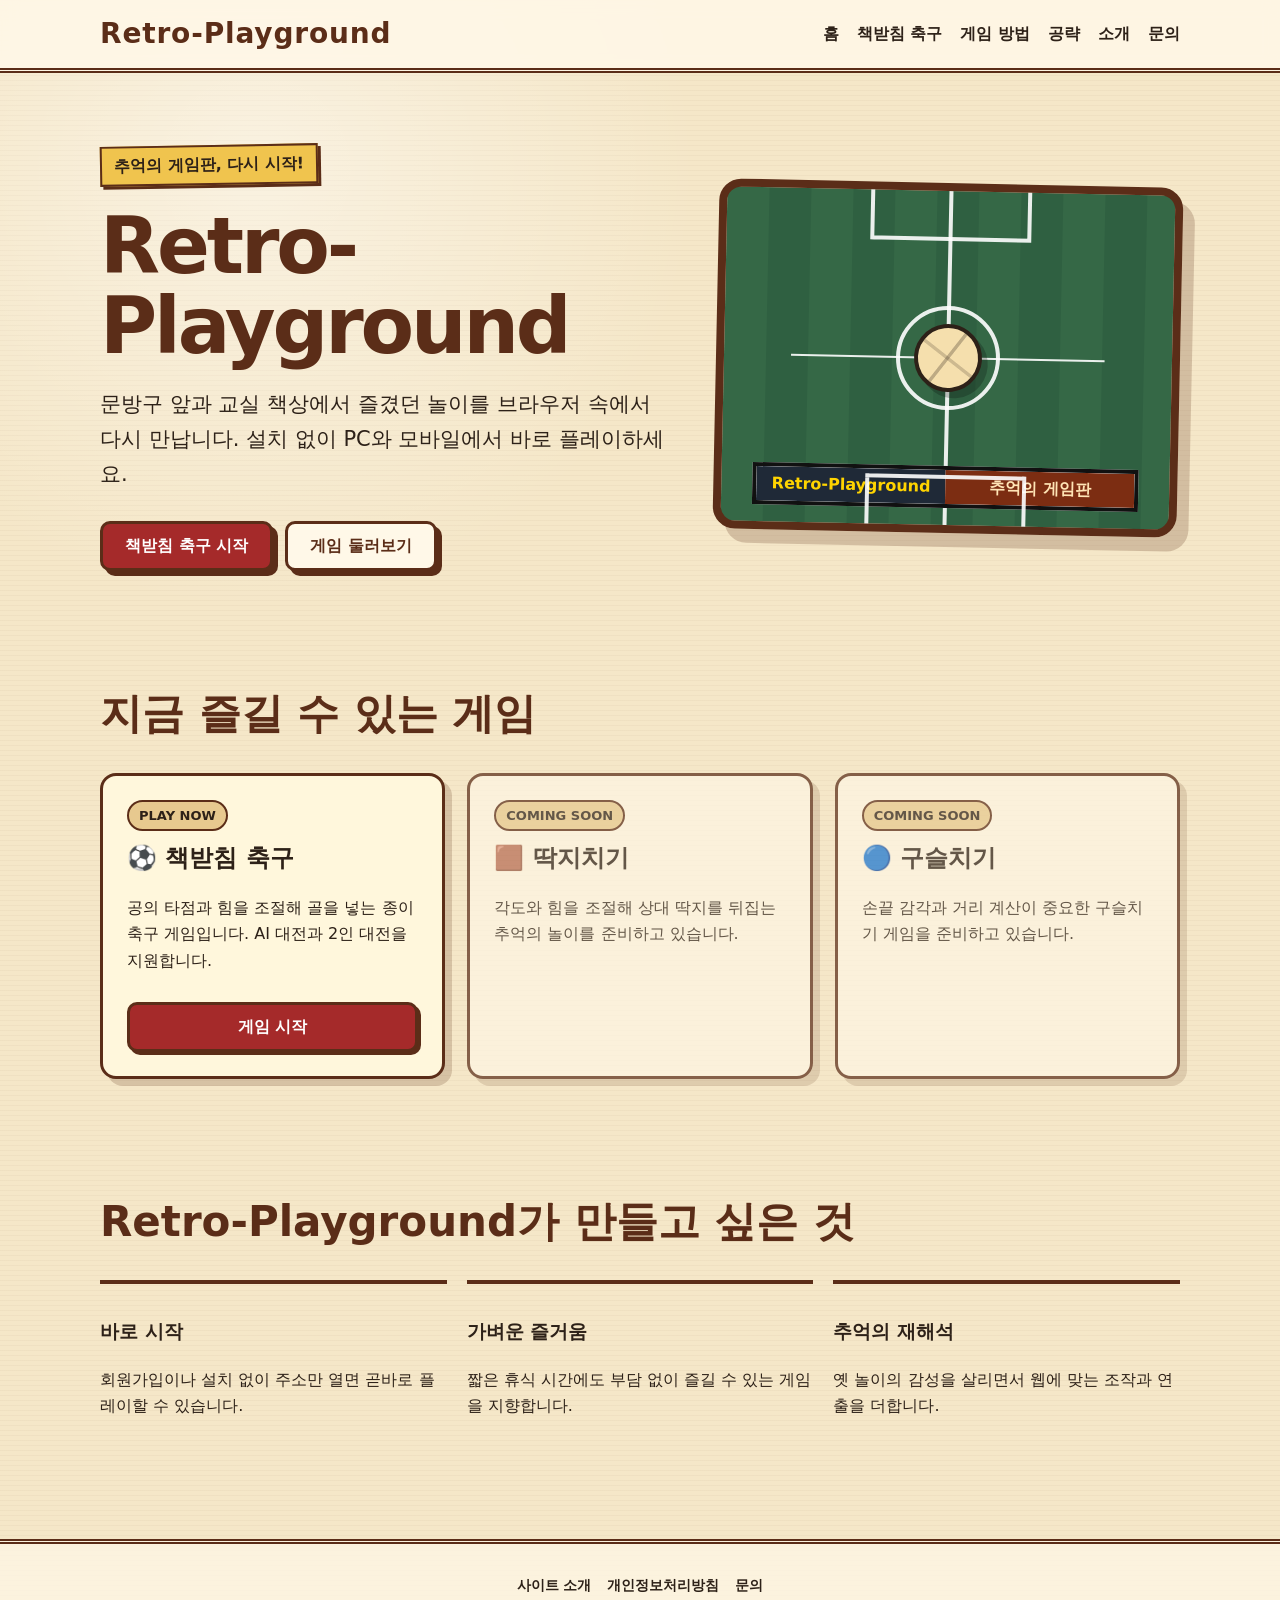
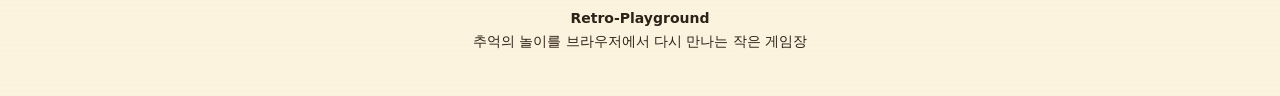
==== index.html @ 41a80d93 "GA4 방문 분석과 게임 이벤트 추가" ====
<!DOCTYPE html>
<html lang="ko">
<head>
  <meta charset="utf-8">
  <meta name="viewport" content="width=device-width, initial-scale=1">
  <title>Retro-Playground | 추억의 게임을 웹에서</title>
  <meta name="description" content="책받침 축구를 시작으로 딱지치기, 구슬치기 등 추억의 놀이를 웹게임으로 다시 만나는 Retro-Playground입니다.">
  <meta name="theme-color" content="#5b2d18">
  <link rel="canonical" href="https://retro-playground.com/">
  <style>
    :root{
      --paper:#f5e7c8;
      --paper-deep:#e7c98f;
      --ink:#2d2118;
      --brown:#5b2d18;
      --red:#a52a2a;
      --green:#315b3d;
      --yellow:#f0c44e;
      --cream:#fff8e8;
      --shadow:rgba(45,33,24,.22);
    }
    *{box-sizing:border-box}
    html{scroll-behavior:smooth}
    body{
      margin:0;
      color:var(--ink);
      background:
        radial-gradient(circle at 20% 10%, rgba(255,255,255,.45), transparent 24%),
        repeating-linear-gradient(0deg, rgba(91,45,24,.035) 0 1px, transparent 1px 5px),
        var(--paper);
      font-family:"Malgun Gothic","Apple SD Gothic Neo",system-ui,sans-serif;
      line-height:1.65;
    }
    a{color:inherit}
    .site-header{
      border-bottom:5px double var(--brown);
      background:rgba(255,248,232,.88);
      backdrop-filter:blur(8px);
      position:sticky;
      top:0;
      z-index:10;
    }
    .nav{
      width:min(1080px, calc(100% - 32px));
      margin:auto;
      min-height:68px;
      display:flex;
      align-items:center;
      justify-content:space-between;
      gap:18px;
    }
    .brand{
      text-decoration:none;
      font-weight:900;
      letter-spacing:.03em;
      color:var(--brown);
      font-size:clamp(20px,4vw,28px);
    }
    .nav-links{display:flex;gap:18px;align-items:center}
    .nav-links a{text-decoration:none;font-weight:700}
    .nav-links a:hover{text-decoration:underline}
    main{width:min(1080px, calc(100% - 32px));margin:auto}
    .hero{
      min-height:520px;
      display:grid;
      grid-template-columns:1.1fr .9fr;
      align-items:center;
      gap:48px;
      padding:72px 0 54px;
    }
    .eyebrow{
      display:inline-block;
      border:2px solid var(--brown);
      background:var(--yellow);
      padding:5px 12px;
      font-weight:900;
      transform:rotate(-1deg);
      box-shadow:3px 3px 0 var(--brown);
    }
    h1{
      margin:22px 0 18px;
      color:var(--brown);
      font-size:clamp(42px,8vw,78px);
      line-height:1.02;
      letter-spacing:-.04em;
    }
    .hero p{font-size:clamp(17px,2.3vw,21px);max-width:680px}
    .actions{display:flex;flex-wrap:wrap;gap:12px;margin-top:30px}
    .button{
      display:inline-flex;
      align-items:center;
      justify-content:center;
      min-height:50px;
      padding:0 22px;
      border:3px solid var(--brown);
      border-radius:10px;
      background:var(--red);
      color:#fff;
      text-decoration:none;
      font-weight:900;
      box-shadow:5px 5px 0 var(--brown);
      transition:.15s ease;
    }
    .button:hover{transform:translate(2px,2px);box-shadow:3px 3px 0 var(--brown)}
    .button.secondary{background:var(--cream);color:var(--brown)}
    .board-illustration{
      min-height:350px;
      border:8px solid var(--brown);
      border-radius:22px;
      position:relative;
      overflow:hidden;
      background:
        linear-gradient(90deg, transparent 49.5%, rgba(255,255,255,.9) 49.5% 50.5%, transparent 50.5%),
        linear-gradient(rgba(255,255,255,.9),rgba(255,255,255,.9)) center/70% 2px no-repeat,
        repeating-linear-gradient(90deg,#356846 0 42px,#2f6041 42px 84px);
      box-shadow:12px 14px 0 rgba(91,45,24,.22);
      transform:rotate(1.2deg);
    }
    .board-illustration:before,
    .board-illustration:after{
      content:"";
      position:absolute;
      left:50%;
      width:34%;
      height:15%;
      transform:translateX(-50%);
      border:4px solid rgba(255,255,255,.9);
    }
    .board-illustration:before{top:-4px;border-top:0}
    .board-illustration:after{bottom:-4px;border-bottom:0}
    .center-circle{
      position:absolute;
      inset:50% auto auto 50%;
      width:104px;height:104px;
      border:4px solid rgba(255,255,255,.9);
      border-radius:50%;
      transform:translate(-50%,-50%);
    }
    .paper-ball{
      position:absolute;
      width:68px;height:68px;
      left:50%;top:50%;
      transform:translate(-50%,-50%) rotate(-8deg);
      border-radius:50%;
      border:4px solid var(--ink);
      background:
        linear-gradient(135deg,transparent 47%,rgba(45,33,24,.28) 48% 51%,transparent 52%),
        linear-gradient(45deg,transparent 47%,rgba(45,33,24,.2) 48% 51%,transparent 52%),
        #f5dfad;
      box-shadow:5px 7px 0 rgba(0,0,0,.22);
    }
    .ad-board{
      position:absolute;
      left:7%;right:7%;bottom:5%;
      height:42px;
      border:4px solid #111;
      display:grid;
      grid-template-columns:1fr 1fr;
      background:#fff;
      color:#fff;
      font-weight:900;
      overflow:hidden;
    }
    .ad-board span{display:flex;align-items:center;justify-content:center;text-align:center;padding:3px}
    .ad-board span:first-child{background:#1f2937;color:#ffd400}
    .ad-board span:last-child{background:#7c2d12;color:#ffe4b5}
    section{padding:54px 0}
    h2{
      color:var(--brown);
      font-size:clamp(28px,4vw,42px);
      margin:0 0 24px;
    }
    .game-grid{
      display:grid;
      grid-template-columns:repeat(3,1fr);
      gap:22px;
    }
    .game-card{
      border:3px solid var(--brown);
      border-radius:16px;
      background:rgba(255,248,232,.85);
      padding:24px;
      box-shadow:7px 7px 0 rgba(91,45,24,.2);
    }
    .game-card.active{background:#fff7dc}
    .game-card h3{font-size:24px;margin:8px 0}
    .badge{
      display:inline-block;
      border:2px solid var(--brown);
      border-radius:999px;
      padding:3px 10px;
      font-size:13px;
      font-weight:900;
      background:var(--paper-deep);
    }
    .game-card .button{width:100%;margin-top:12px;box-shadow:3px 3px 0 var(--brown)}
    .coming{opacity:.72}
    .values{
      display:grid;
      grid-template-columns:repeat(3,1fr);
      gap:20px;
    }
    .value{
      border-top:4px solid var(--brown);
      padding-top:14px;
    }
    footer{
      margin-top:50px;
      border-top:5px double var(--brown);
      background:rgba(255,248,232,.72);
      text-align:center;
      padding:30px 16px 42px;
      font-size:14px;
    }
    @media(max-width:760px){
      .nav-links{display:none}
      .hero{grid-template-columns:1fr;padding-top:45px}
      .board-illustration{min-height:300px}
      .game-grid,.values{grid-template-columns:1fr}
    }
  </style>
  <!-- Google tag (GA4) -->
  <script async src="https://www.googletagmanager.com/gtag/js?id=G-ZEK2D0W02Q"></script>
  <script>
    window.dataLayer = window.dataLayer || [];
    function gtag(){dataLayer.push(arguments);}
    gtag('js', new Date());
    gtag('config', 'G-ZEK2D0W02Q');
  </script>
</head>
<body>
  <header class="site-header">
    <nav class="nav" aria-label="주요 메뉴">
      <a class="brand" href="/">Retro-Playground</a>
      <div class="nav-links">
        <a href="/" aria-current="page">홈</a>
        <a href="/games/paper-soccer/">책받침 축구</a>
        <a href="/guide/">게임 방법</a>
        <a href="/tips/">공략</a>
        <a href="/about/">소개</a>
        <a href="/contact/">문의</a>
      </div>
    </nav>
  </header>

  <main>
    <section class="hero">
      <div>
        <span class="eyebrow">추억의 게임판, 다시 시작!</span>
        <h1>Retro-<br>Playground</h1>
        <p>
          문방구 앞과 교실 책상에서 즐겼던 놀이를 브라우저 속에서 다시 만납니다.
          설치 없이 PC와 모바일에서 바로 플레이하세요.
        </p>
        <div class="actions">
          <a class="button" href="/games/paper-soccer/">책받침 축구 시작</a>
          <a class="button secondary" href="#games">게임 둘러보기</a>
        </div>
      </div>
      <div class="board-illustration" aria-label="책받침 축구장을 표현한 그림">
        <div class="center-circle"></div>
        <div class="paper-ball"></div>
        <div class="ad-board">
          <span>Retro-Playground</span>
          <span>추억의 게임판</span>
        </div>
      </div>
    </section>

    <section id="games">
      <h2>지금 즐길 수 있는 게임</h2>
      <div class="game-grid">
        <article class="game-card active">
          <span class="badge">PLAY NOW</span>
          <h3>⚽ 책받침 축구</h3>
          <p>공의 타점과 힘을 조절해 골을 넣는 종이 축구 게임입니다. AI 대전과 2인 대전을 지원합니다.</p>
          <a class="button" href="/games/paper-soccer/">게임 시작</a>
        </article>

        <article class="game-card coming">
          <span class="badge">COMING SOON</span>
          <h3>🟫 딱지치기</h3>
          <p>각도와 힘을 조절해 상대 딱지를 뒤집는 추억의 놀이를 준비하고 있습니다.</p>
        </article>

        <article class="game-card coming">
          <span class="badge">COMING SOON</span>
          <h3>🔵 구슬치기</h3>
          <p>손끝 감각과 거리 계산이 중요한 구슬치기 게임을 준비하고 있습니다.</p>
        </article>
      </div>
    </section>

    <section id="about">
      <h2>Retro-Playground가 만들고 싶은 것</h2>
      <div class="values">
        <div class="value">
          <h3>바로 시작</h3>
          <p>회원가입이나 설치 없이 주소만 열면 곧바로 플레이할 수 있습니다.</p>
        </div>
        <div class="value">
          <h3>가벼운 즐거움</h3>
          <p>짧은 휴식 시간에도 부담 없이 즐길 수 있는 게임을 지향합니다.</p>
        </div>
        <div class="value">
          <h3>추억의 재해석</h3>
          <p>옛 놀이의 감성을 살리면서 웹에 맞는 조작과 연출을 더합니다.</p>
        </div>
      </div>
    </section>
  </main>

  <footer>
    <div style="display:flex;justify-content:center;gap:16px;flex-wrap:wrap;margin-bottom:10px;">
      <a href="/about/" style="font-weight:800;text-decoration:none;">사이트 소개</a>
      <a href="/privacy/" style="font-weight:800;text-decoration:none;">개인정보처리방침</a>
      <a href="/contact/" style="font-weight:800;text-decoration:none;">문의</a>
    </div>
    <strong>Retro-Playground</strong><br>
    추억의 놀이를 브라우저에서 다시 만나는 작은 게임장
  </footer>
</body>
</html>
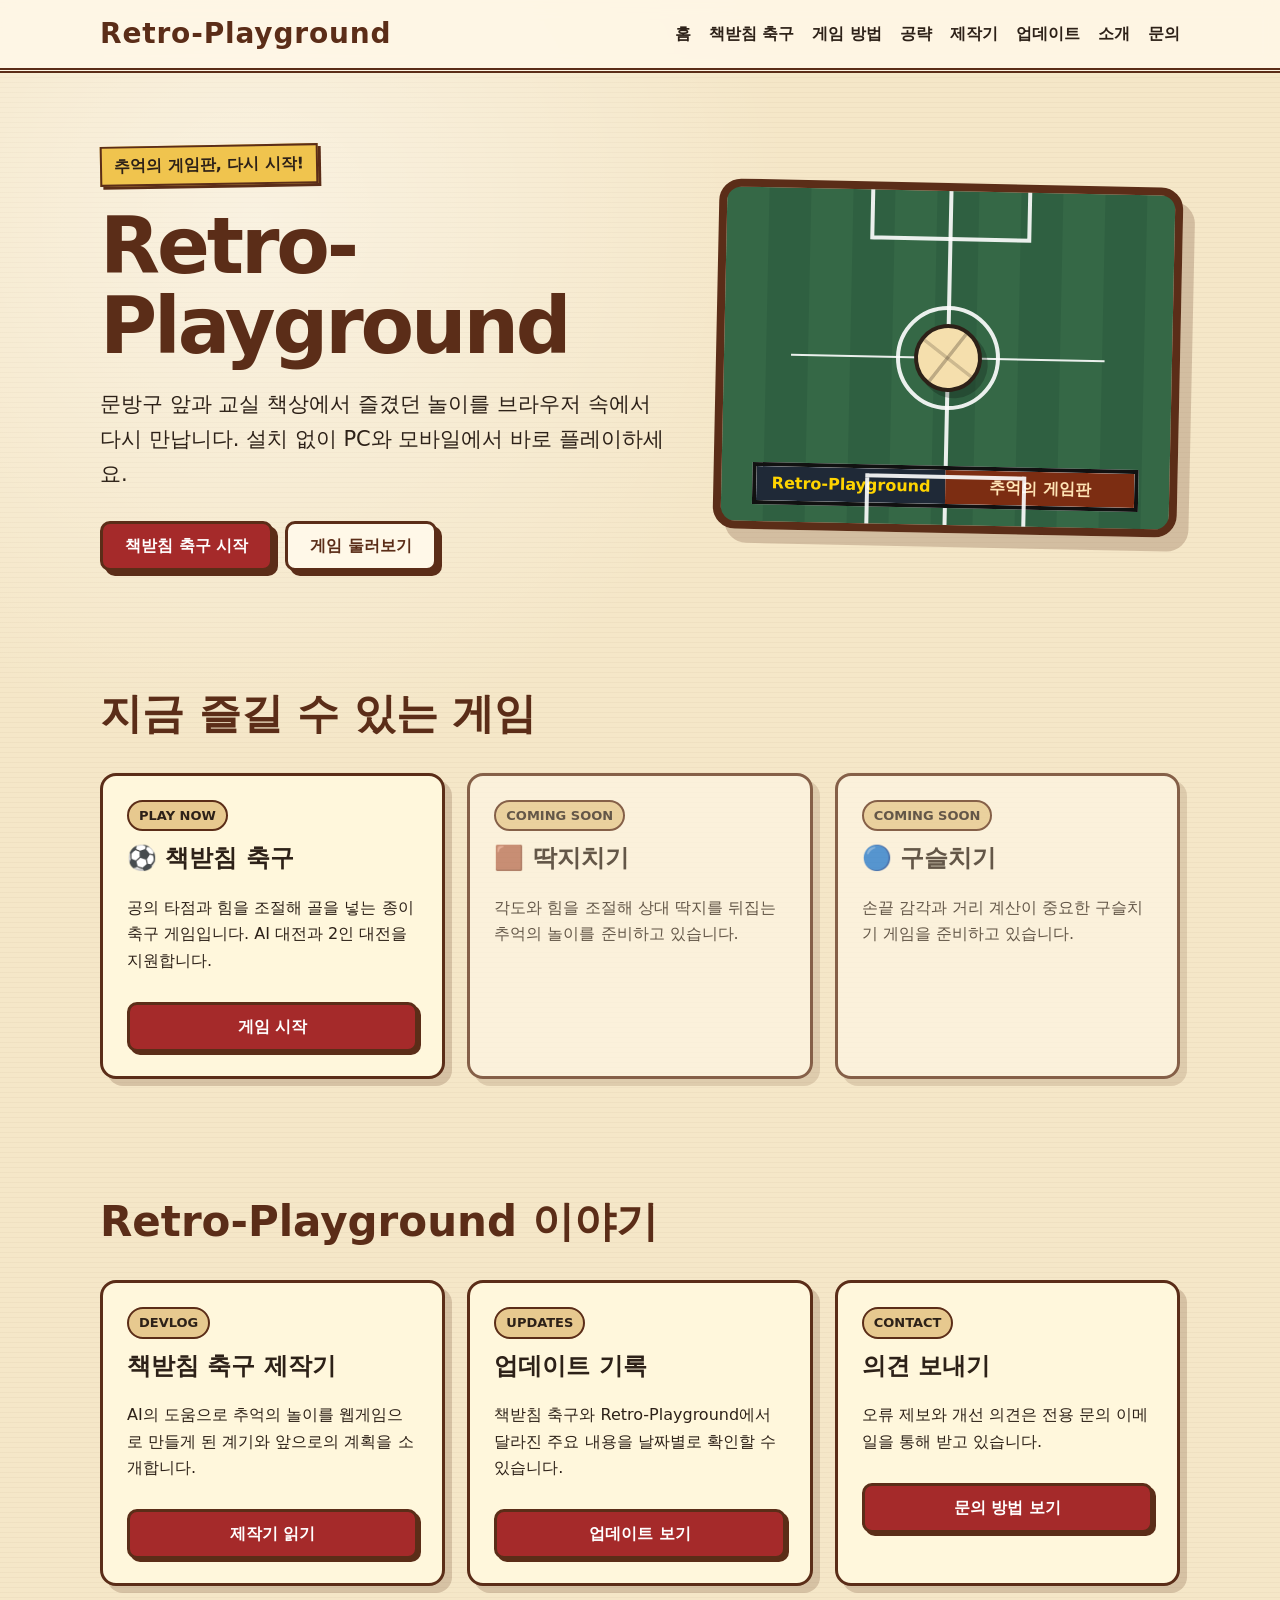
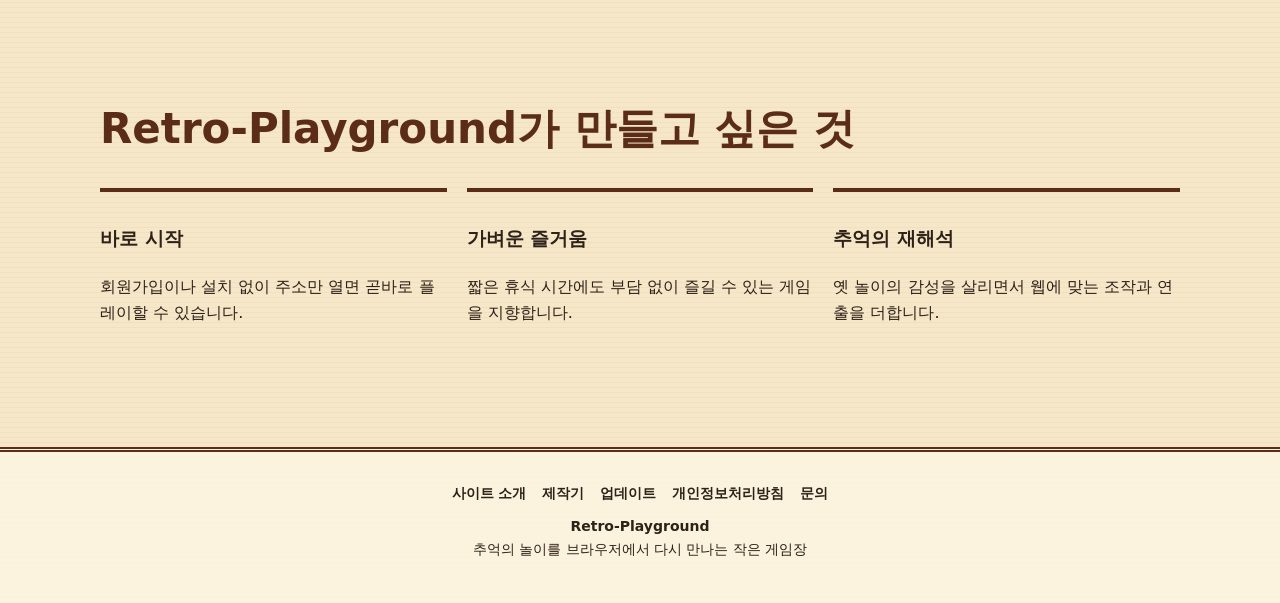
==== commit 298d148f: "제작기와 업데이트 기록 추가" ====
--- a/index.html
+++ b/index.html
@@ -237,6 +237,8 @@
         <a href="/games/paper-soccer/">책받침 축구</a>
         <a href="/guide/">게임 방법</a>
         <a href="/tips/">공략</a>
+        <a href="/devlog/paper-soccer/">제작기</a>
+        <a href="/updates/">업데이트</a>
         <a href="/about/">소개</a>
         <a href="/contact/">문의</a>
       </div>
@@ -291,6 +293,31 @@
       </div>
     </section>
 
+
+    <section id="stories">
+      <h2>Retro-Playground 이야기</h2>
+      <div class="game-grid">
+        <article class="game-card active">
+          <span class="badge">DEVLOG</span>
+          <h3>책받침 축구 제작기</h3>
+          <p>AI의 도움으로 추억의 놀이를 웹게임으로 만들게 된 계기와 앞으로의 계획을 소개합니다.</p>
+          <a class="button" href="/devlog/paper-soccer/">제작기 읽기</a>
+        </article>
+        <article class="game-card active">
+          <span class="badge">UPDATES</span>
+          <h3>업데이트 기록</h3>
+          <p>책받침 축구와 Retro-Playground에서 달라진 주요 내용을 날짜별로 확인할 수 있습니다.</p>
+          <a class="button" href="/updates/">업데이트 보기</a>
+        </article>
+        <article class="game-card active">
+          <span class="badge">CONTACT</span>
+          <h3>의견 보내기</h3>
+          <p>오류 제보와 개선 의견은 전용 문의 이메일을 통해 받고 있습니다.</p>
+          <a class="button" href="/contact/">문의 방법 보기</a>
+        </article>
+      </div>
+    </section>
+
     <section id="about">
       <h2>Retro-Playground가 만들고 싶은 것</h2>
       <div class="values">
@@ -313,6 +340,8 @@
   <footer>
     <div style="display:flex;justify-content:center;gap:16px;flex-wrap:wrap;margin-bottom:10px;">
       <a href="/about/" style="font-weight:800;text-decoration:none;">사이트 소개</a>
+      <a href="/devlog/paper-soccer/" style="font-weight:800;text-decoration:none;">제작기</a>
+      <a href="/updates/" style="font-weight:800;text-decoration:none;">업데이트</a>
       <a href="/privacy/" style="font-weight:800;text-decoration:none;">개인정보처리방침</a>
       <a href="/contact/" style="font-weight:800;text-decoration:none;">문의</a>
     </div>
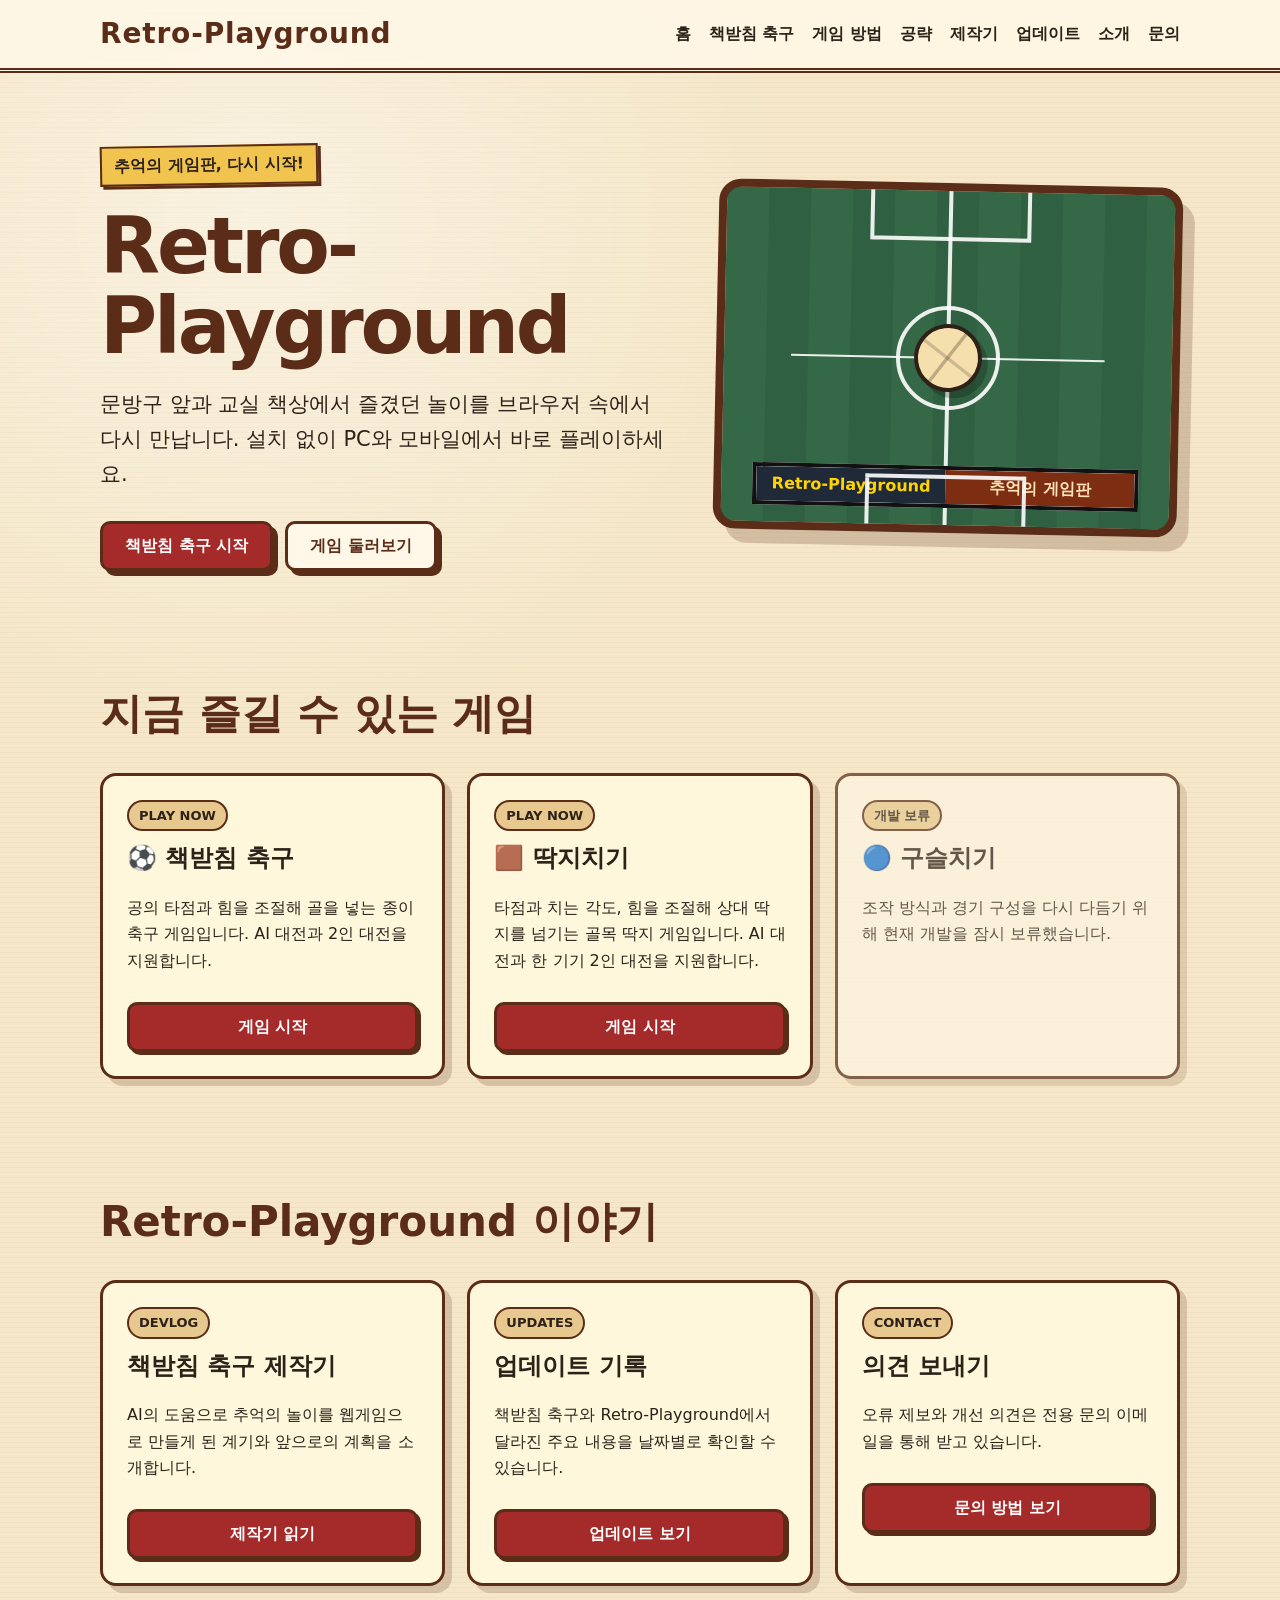
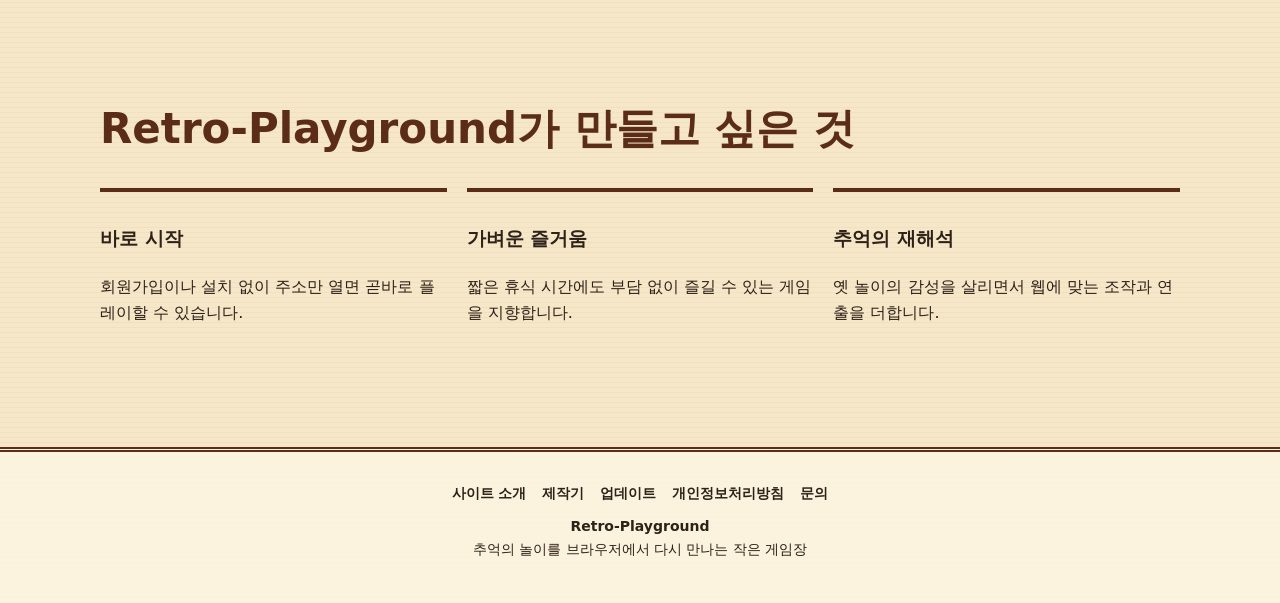
==== commit 9d1474d7: "딱지치기 공개 및 구슬치기 보류" ====
--- a/index.html
+++ b/index.html
@@ -279,16 +279,17 @@
           <a class="button" href="/games/paper-soccer/">게임 시작</a>
         </article>
 
+        <article class="game-card active">
+          <span class="badge">PLAY NOW</span>
+          <h3>🟫 딱지치기</h3>
+          <p>타점과 치는 각도, 힘을 조절해 상대 딱지를 넘기는 골목 딱지 게임입니다. AI 대전과 한 기기 2인 대전을 지원합니다.</p>
+          <a class="button" href="/games/ddakji/">게임 시작</a>
+        </article>
+
         <article class="game-card coming">
-          <span class="badge">COMING SOON</span>
-          <h3>🟫 딱지치기</h3>
-          <p>각도와 힘을 조절해 상대 딱지를 뒤집는 추억의 놀이를 준비하고 있습니다.</p>
-        </article>
-
-        <article class="game-card coming">
-          <span class="badge">COMING SOON</span>
+          <span class="badge">개발 보류</span>
           <h3>🔵 구슬치기</h3>
-          <p>손끝 감각과 거리 계산이 중요한 구슬치기 게임을 준비하고 있습니다.</p>
+          <p>조작 방식과 경기 구성을 다시 다듬기 위해 현재 개발을 잠시 보류했습니다.</p>
         </article>
       </div>
     </section>
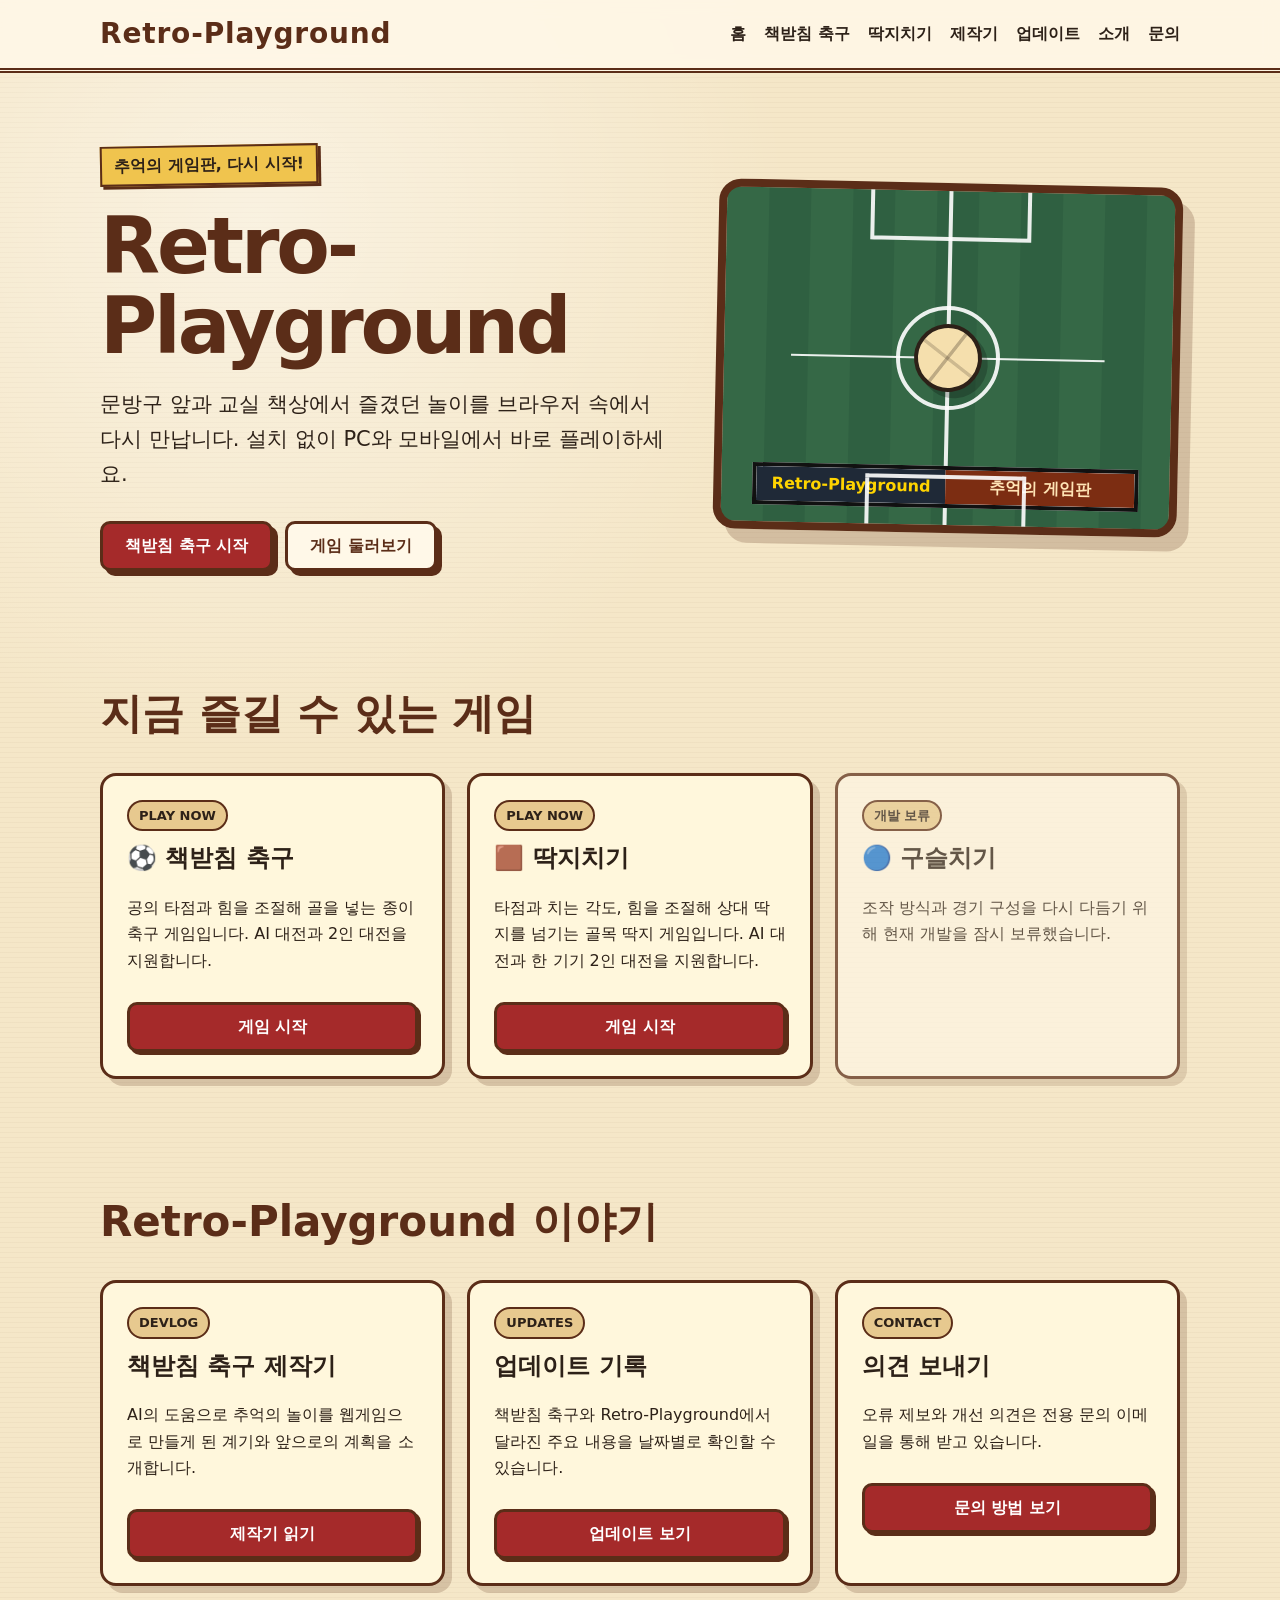
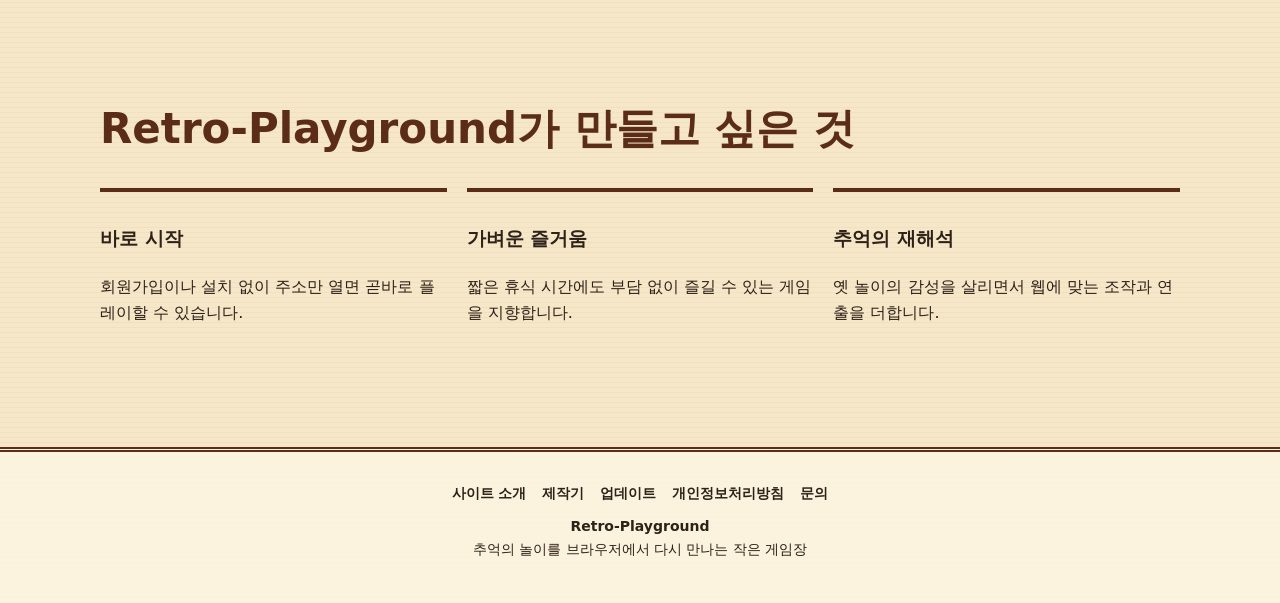
==== commit 08d789ea: "개인정보처리방침과 상단 메뉴 수정" ====
--- a/index.html
+++ b/index.html
@@ -235,8 +235,7 @@
       <div class="nav-links">
         <a href="/" aria-current="page">홈</a>
         <a href="/games/paper-soccer/">책받침 축구</a>
-        <a href="/guide/">게임 방법</a>
-        <a href="/tips/">공략</a>
+        <a href="/games/ddakji/">딱지치기</a>
         <a href="/devlog/paper-soccer/">제작기</a>
         <a href="/updates/">업데이트</a>
         <a href="/about/">소개</a>
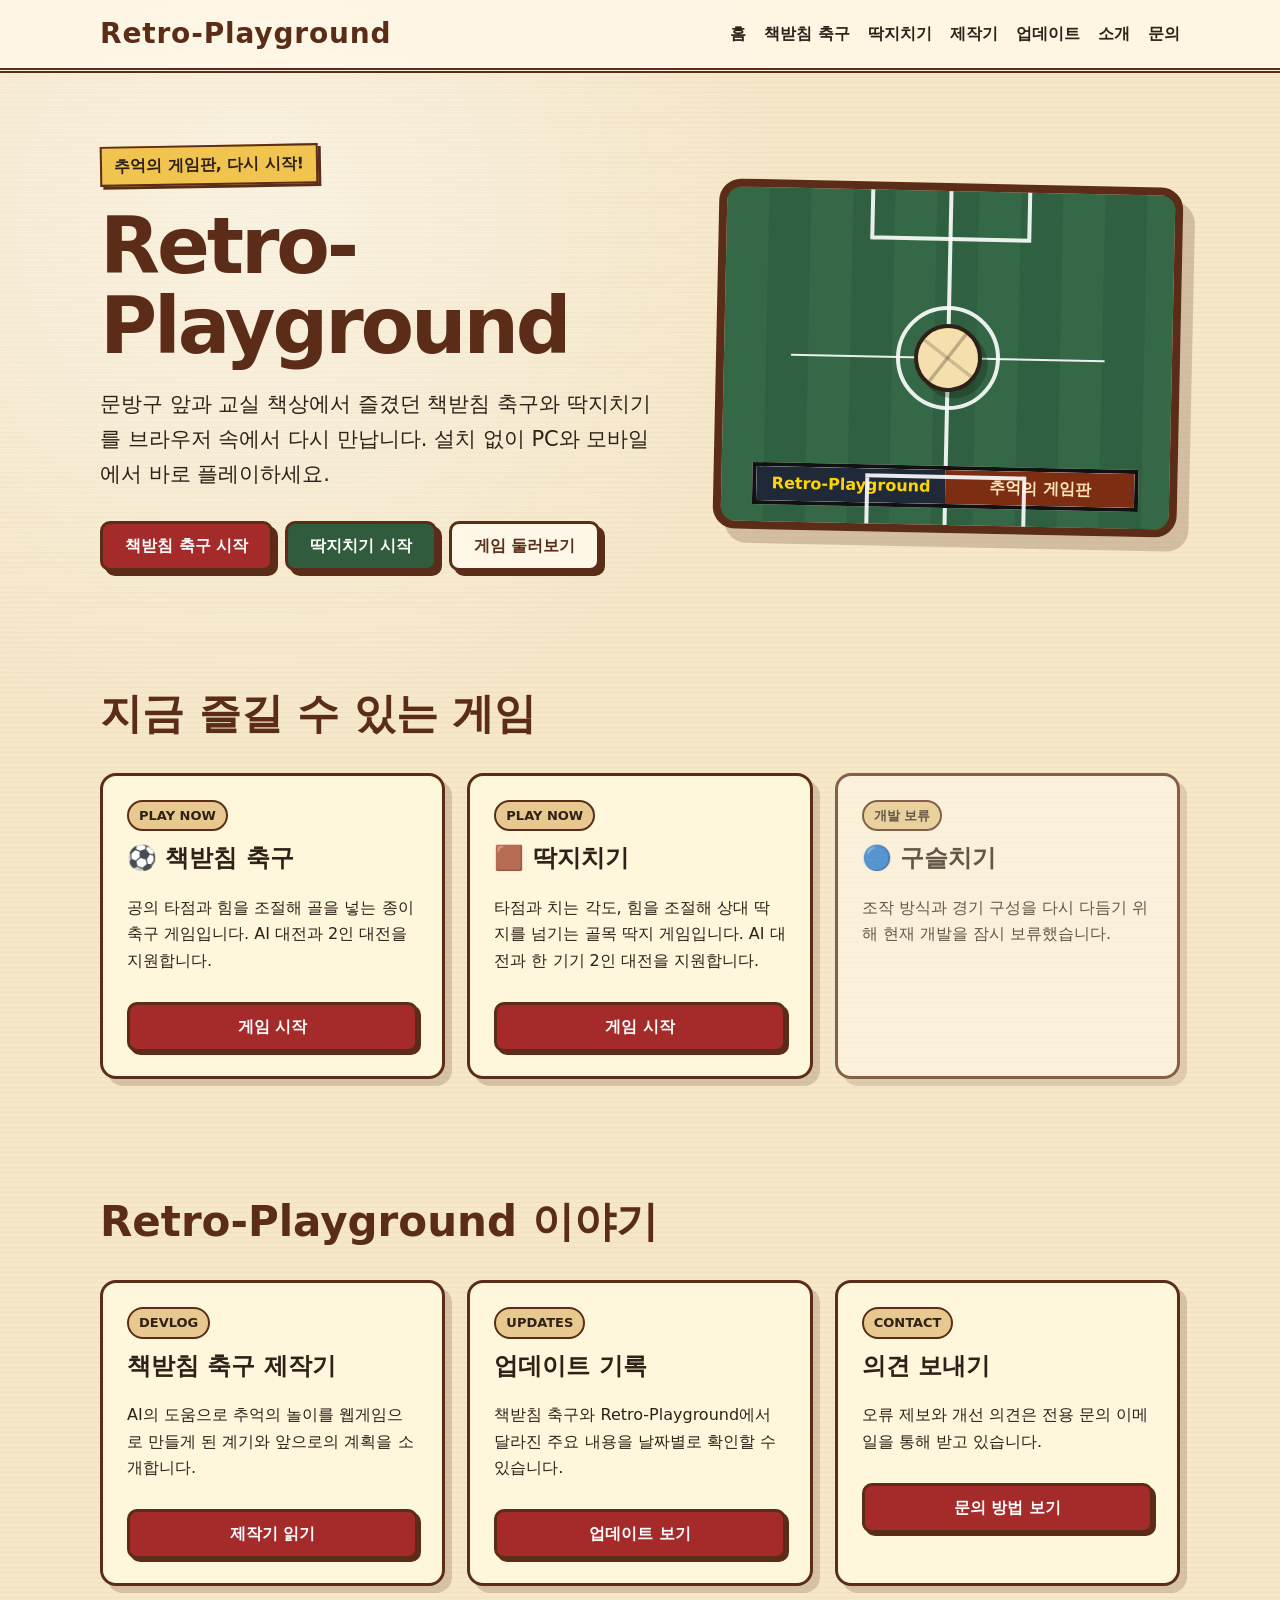
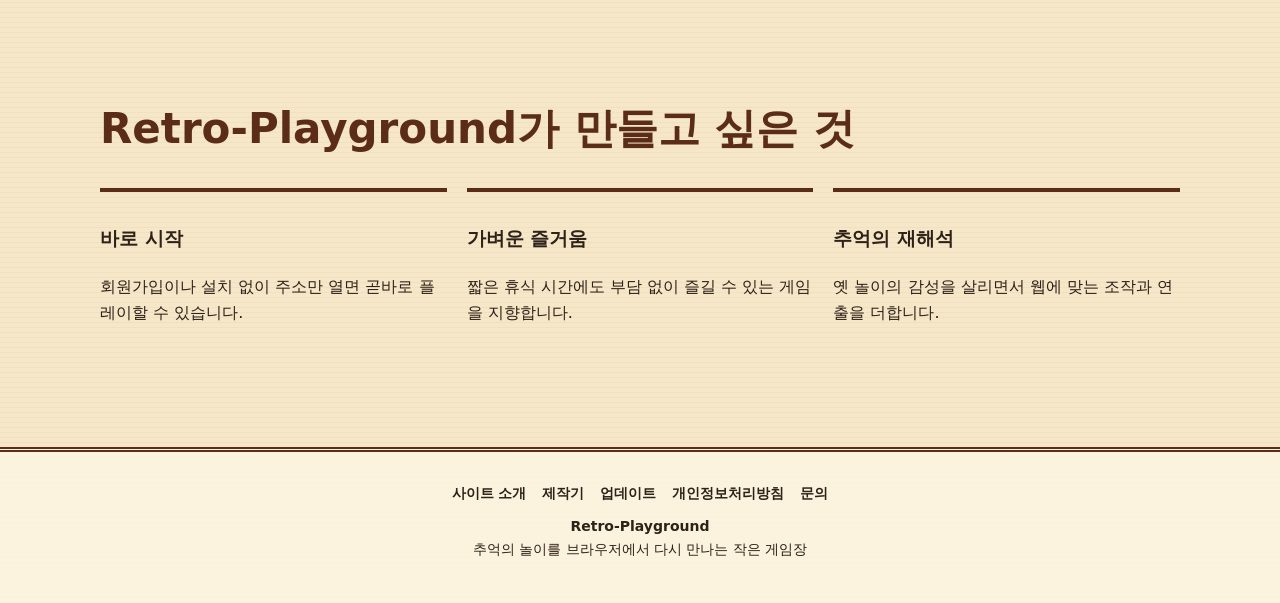
==== commit 9c3db97b: "홈 첫 화면에 딱지치기 바로가기 추가" ====
--- a/index.html
+++ b/index.html
@@ -103,6 +103,7 @@
     }
     .button:hover{transform:translate(2px,2px);box-shadow:3px 3px 0 var(--brown)}
     .button.secondary{background:var(--cream);color:var(--brown)}
+    .button.ddakji{background:var(--green)}
     .board-illustration{
       min-height:350px;
       border:8px solid var(--brown);
@@ -227,6 +228,9 @@
     gtag('js', new Date());
     gtag('config', 'G-ZEK2D0W02Q');
   </script>
+  <!-- Google AdSense -->
+  <script async src="https://pagead2.googlesyndication.com/pagead/js/adsbygoogle.js?client=ca-pub-7832152216482222"
+          crossorigin="anonymous"></script>
 </head>
 <body>
   <header class="site-header">
@@ -250,11 +254,12 @@
         <span class="eyebrow">추억의 게임판, 다시 시작!</span>
         <h1>Retro-<br>Playground</h1>
         <p>
-          문방구 앞과 교실 책상에서 즐겼던 놀이를 브라우저 속에서 다시 만납니다.
+          문방구 앞과 교실 책상에서 즐겼던 책받침 축구와 딱지치기를 브라우저 속에서 다시 만납니다.
           설치 없이 PC와 모바일에서 바로 플레이하세요.
         </p>
-        <div class="actions">
+        <div class="actions" aria-label="바로 게임 시작">
           <a class="button" href="/games/paper-soccer/">책받침 축구 시작</a>
+          <a class="button ddakji" href="/games/ddakji/">딱지치기 시작</a>
           <a class="button secondary" href="#games">게임 둘러보기</a>
         </div>
       </div>
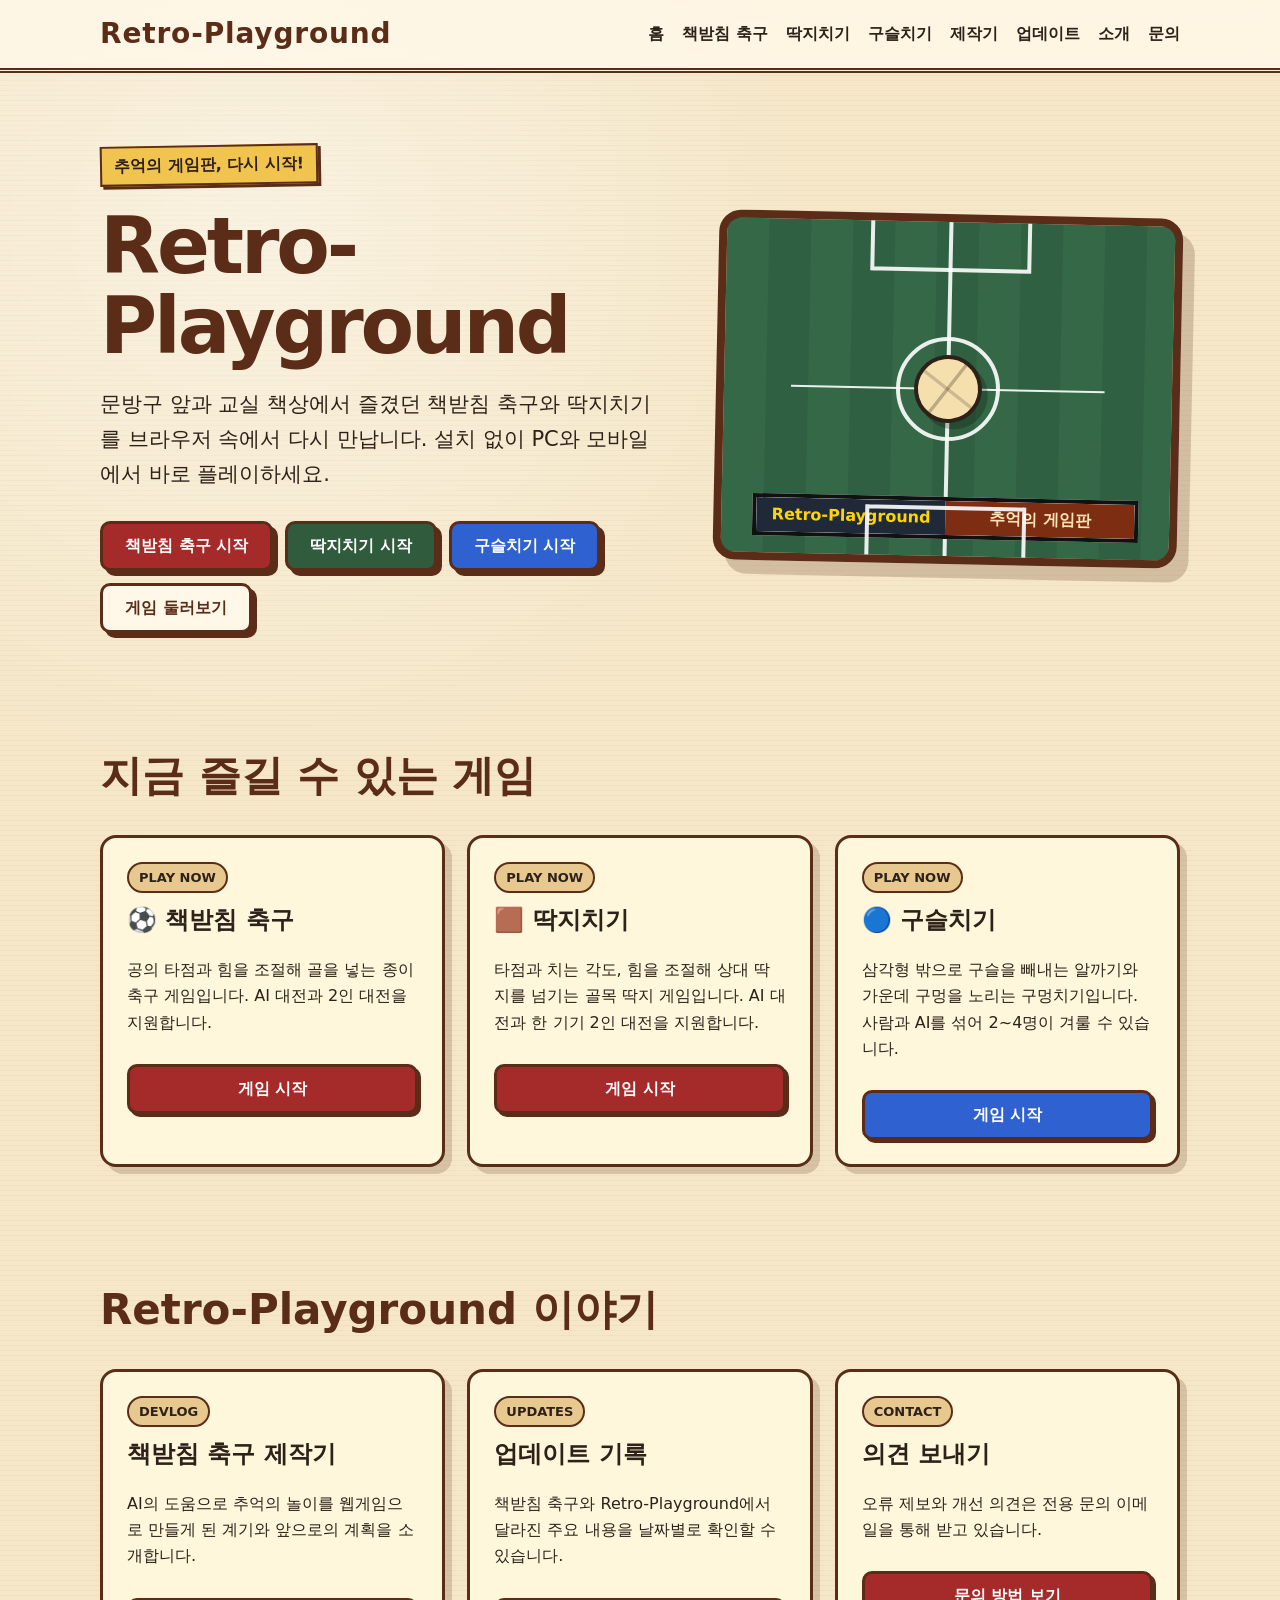
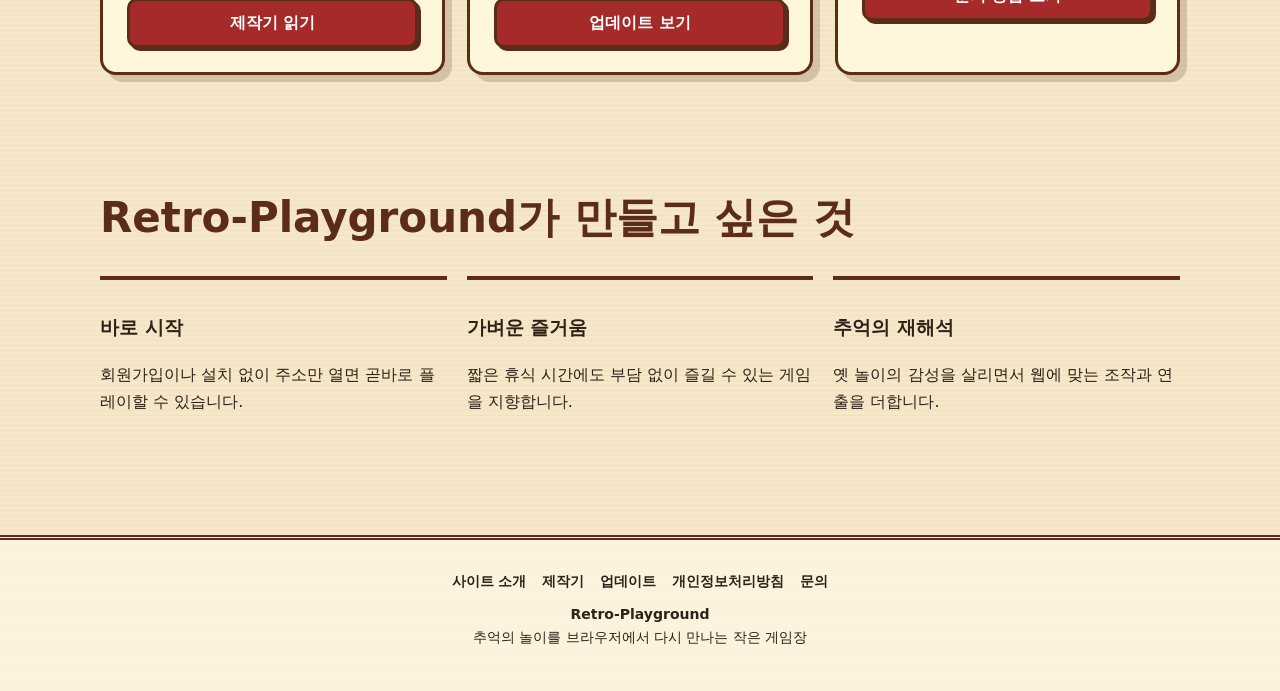
==== commit dfa91c1b: "구슬치기 웹게임 공개" ====
--- a/index.html
+++ b/index.html
@@ -104,6 +104,7 @@
     .button:hover{transform:translate(2px,2px);box-shadow:3px 3px 0 var(--brown)}
     .button.secondary{background:var(--cream);color:var(--brown)}
     .button.ddakji{background:var(--green)}
+    .button.marbles{background:#2f61d0}
     .board-illustration{
       min-height:350px;
       border:8px solid var(--brown);
@@ -240,6 +241,7 @@
         <a href="/" aria-current="page">홈</a>
         <a href="/games/paper-soccer/">책받침 축구</a>
         <a href="/games/ddakji/">딱지치기</a>
+        <a href="/games/marbles/">구슬치기</a>
         <a href="/devlog/paper-soccer/">제작기</a>
         <a href="/updates/">업데이트</a>
         <a href="/about/">소개</a>
@@ -260,6 +262,7 @@
         <div class="actions" aria-label="바로 게임 시작">
           <a class="button" href="/games/paper-soccer/">책받침 축구 시작</a>
           <a class="button ddakji" href="/games/ddakji/">딱지치기 시작</a>
+          <a class="button marbles" href="/games/marbles/">구슬치기 시작</a>
           <a class="button secondary" href="#games">게임 둘러보기</a>
         </div>
       </div>
@@ -290,10 +293,11 @@
           <a class="button" href="/games/ddakji/">게임 시작</a>
         </article>
 
-        <article class="game-card coming">
-          <span class="badge">개발 보류</span>
+        <article class="game-card active">
+          <span class="badge">PLAY NOW</span>
           <h3>🔵 구슬치기</h3>
-          <p>조작 방식과 경기 구성을 다시 다듬기 위해 현재 개발을 잠시 보류했습니다.</p>
+          <p>삼각형 밖으로 구슬을 빼내는 알까기와 가운데 구멍을 노리는 구멍치기입니다. 사람과 AI를 섞어 2~4명이 겨룰 수 있습니다.</p>
+          <a class="button marbles" href="/games/marbles/">게임 시작</a>
         </article>
       </div>
     </section>
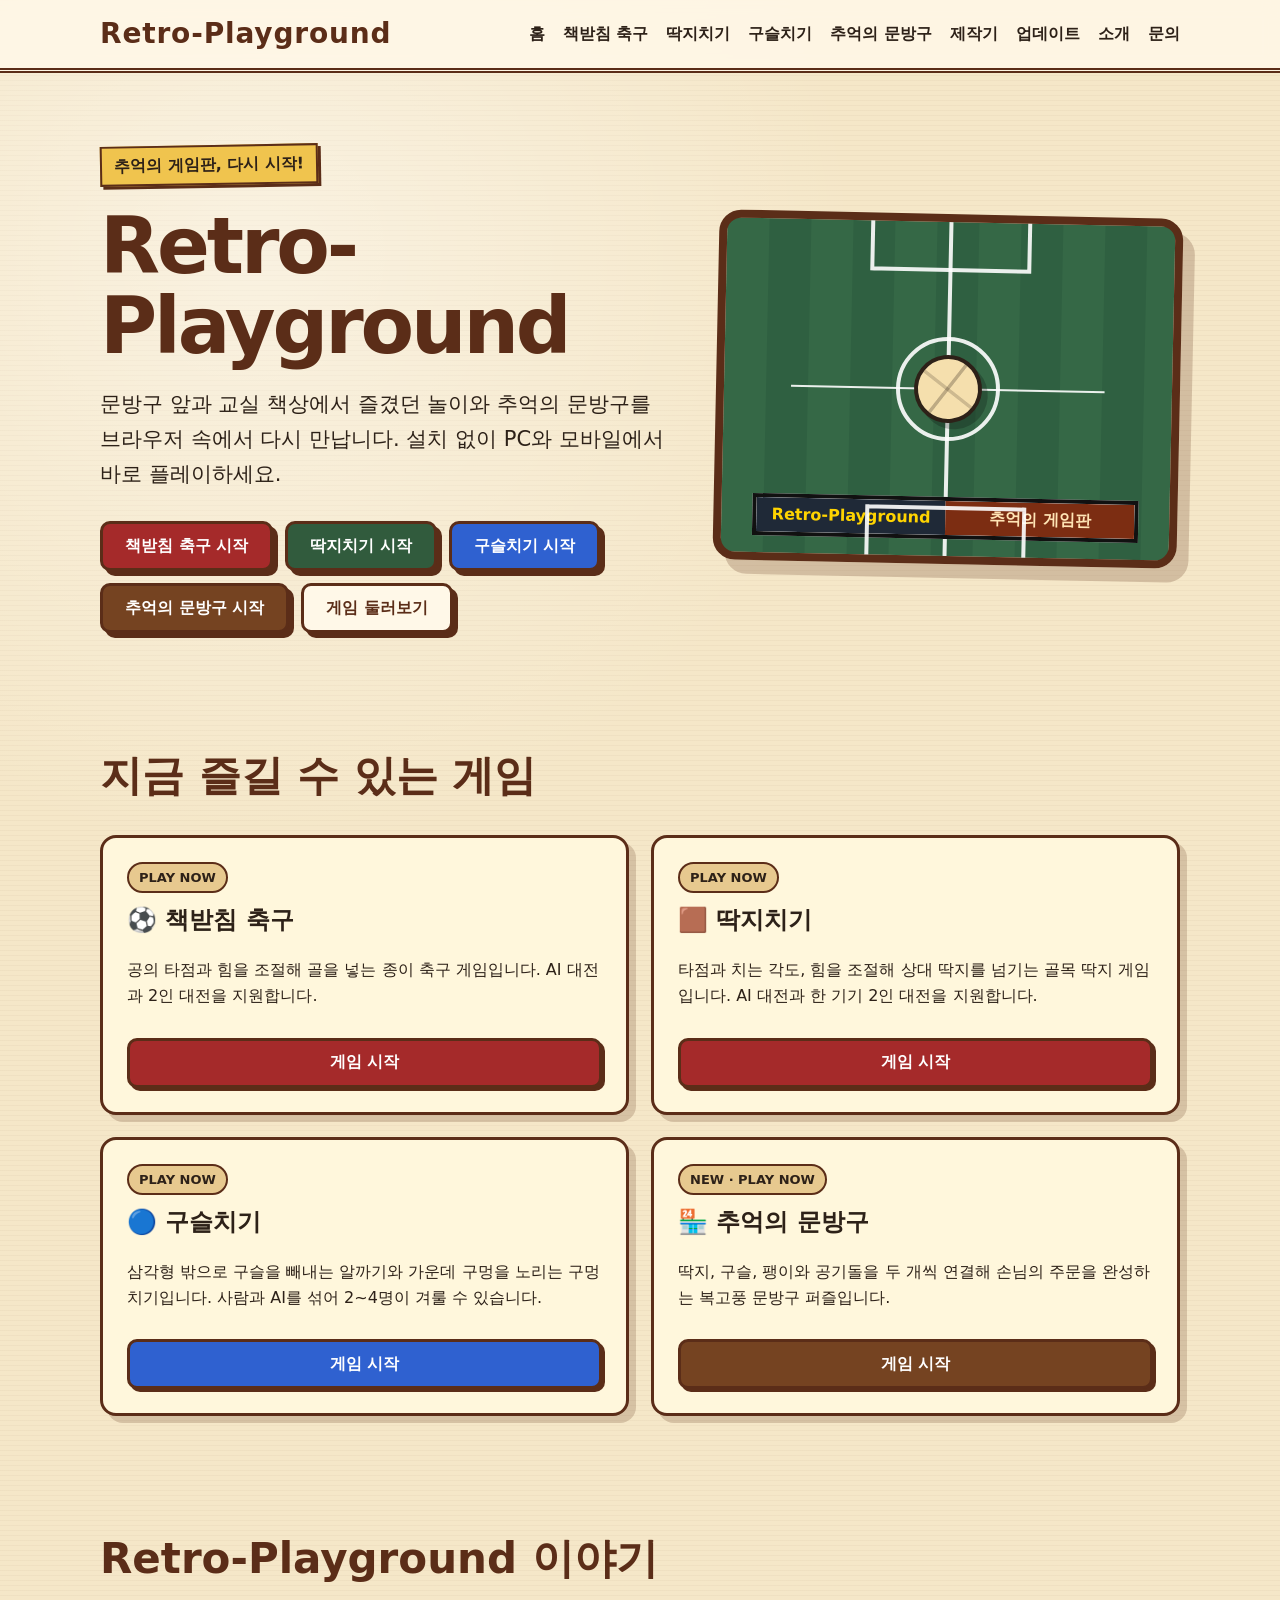
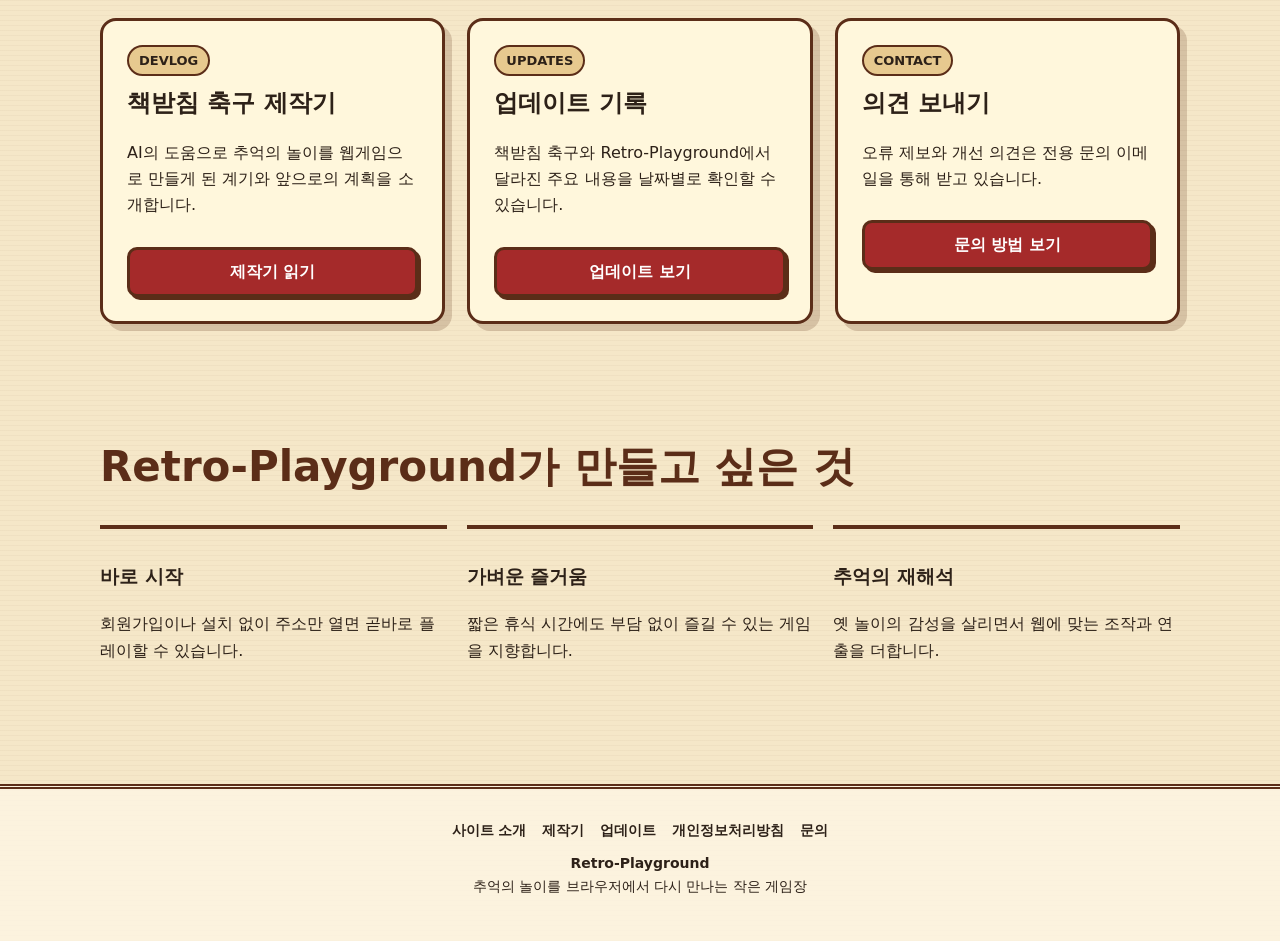
==== commit e2e2def7: "추억의 문방구 게임 공개" ====
--- a/index.html
+++ b/index.html
@@ -4,7 +4,7 @@
   <meta charset="utf-8">
   <meta name="viewport" content="width=device-width, initial-scale=1">
   <title>Retro-Playground | 추억의 게임을 웹에서</title>
-  <meta name="description" content="책받침 축구를 시작으로 딱지치기, 구슬치기 등 추억의 놀이를 웹게임으로 다시 만나는 Retro-Playground입니다.">
+  <meta name="description" content="책받침 축구, 딱지치기, 구슬치기와 추억의 문방구 퍼즐을 브라우저에서 즐기는 복고풍 웹게임 놀이터 Retro-Playground입니다.">
   <meta name="theme-color" content="#5b2d18">
   <link rel="canonical" href="https://retro-playground.com/">
   <style>
@@ -105,6 +105,7 @@
     .button.secondary{background:var(--cream);color:var(--brown)}
     .button.ddakji{background:var(--green)}
     .button.marbles{background:#2f61d0}
+    .button.stationery{background:#754321}
     .board-illustration{
       min-height:350px;
       border:8px solid var(--brown);
@@ -177,6 +178,7 @@
       grid-template-columns:repeat(3,1fr);
       gap:22px;
     }
+    #games .game-grid{grid-template-columns:repeat(2,1fr)}
     .game-card{
       border:3px solid var(--brown);
       border-radius:16px;
@@ -218,7 +220,7 @@
       .nav-links{display:none}
       .hero{grid-template-columns:1fr;padding-top:45px}
       .board-illustration{min-height:300px}
-      .game-grid,.values{grid-template-columns:1fr}
+      .game-grid,.values,#games .game-grid{grid-template-columns:1fr}
     }
   </style>
   <!-- Google tag (GA4) -->
@@ -242,6 +244,7 @@
         <a href="/games/paper-soccer/">책받침 축구</a>
         <a href="/games/ddakji/">딱지치기</a>
         <a href="/games/marbles/">구슬치기</a>
+        <a href="/games/memory-stationery/">추억의 문방구</a>
         <a href="/devlog/paper-soccer/">제작기</a>
         <a href="/updates/">업데이트</a>
         <a href="/about/">소개</a>
@@ -256,13 +259,14 @@
         <span class="eyebrow">추억의 게임판, 다시 시작!</span>
         <h1>Retro-<br>Playground</h1>
         <p>
-          문방구 앞과 교실 책상에서 즐겼던 책받침 축구와 딱지치기를 브라우저 속에서 다시 만납니다.
+          문방구 앞과 교실 책상에서 즐겼던 놀이와 추억의 문방구를 브라우저 속에서 다시 만납니다.
           설치 없이 PC와 모바일에서 바로 플레이하세요.
         </p>
         <div class="actions" aria-label="바로 게임 시작">
           <a class="button" href="/games/paper-soccer/">책받침 축구 시작</a>
           <a class="button ddakji" href="/games/ddakji/">딱지치기 시작</a>
           <a class="button marbles" href="/games/marbles/">구슬치기 시작</a>
+          <a class="button stationery" href="/games/memory-stationery/">추억의 문방구 시작</a>
           <a class="button secondary" href="#games">게임 둘러보기</a>
         </div>
       </div>
@@ -298,6 +302,13 @@
           <h3>🔵 구슬치기</h3>
           <p>삼각형 밖으로 구슬을 빼내는 알까기와 가운데 구멍을 노리는 구멍치기입니다. 사람과 AI를 섞어 2~4명이 겨룰 수 있습니다.</p>
           <a class="button marbles" href="/games/marbles/">게임 시작</a>
+        </article>
+
+        <article class="game-card active">
+          <span class="badge">NEW · PLAY NOW</span>
+          <h3>🏪 추억의 문방구</h3>
+          <p>딱지, 구슬, 팽이와 공기돌을 두 개씩 연결해 손님의 주문을 완성하는 복고풍 문방구 퍼즐입니다.</p>
+          <a class="button stationery" href="/games/memory-stationery/">게임 시작</a>
         </article>
       </div>
     </section>
